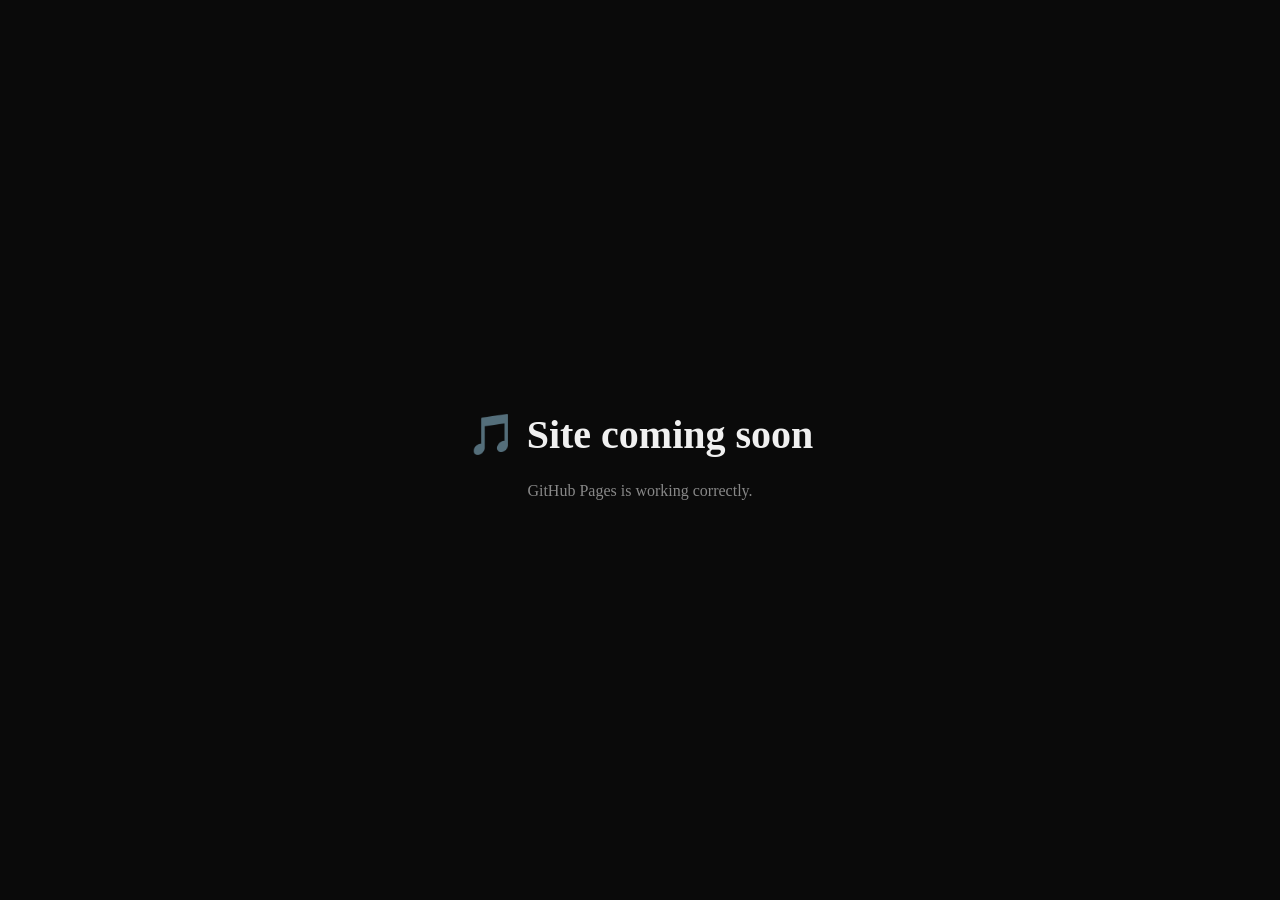
==== index.html @ 57fdb23e "Add files via upload" ====
<!DOCTYPE html>
<html lang="en">
<head>
  <meta charset="UTF-8">
  <meta name="viewport" content="width=device-width, initial-scale=1.0">
  <title>Site Test</title>
  <style>
    body {
      margin: 0;
      min-height: 100vh;
      display: flex;
      flex-direction: column;
      align-items: center;
      justify-content: center;
      background: #0a0a0a;
      color: #f0f0f0;
      font-family: Georgia, serif;
    }
    h1 { font-size: 2.5rem; margin-bottom: 0.5rem; }
    p  { color: #888; font-size: 1rem; }
  </style>
</head>
<body>
  <h1>🎵 Site coming soon</h1>
  <p>GitHub Pages is working correctly.</p>
</body>
</html>
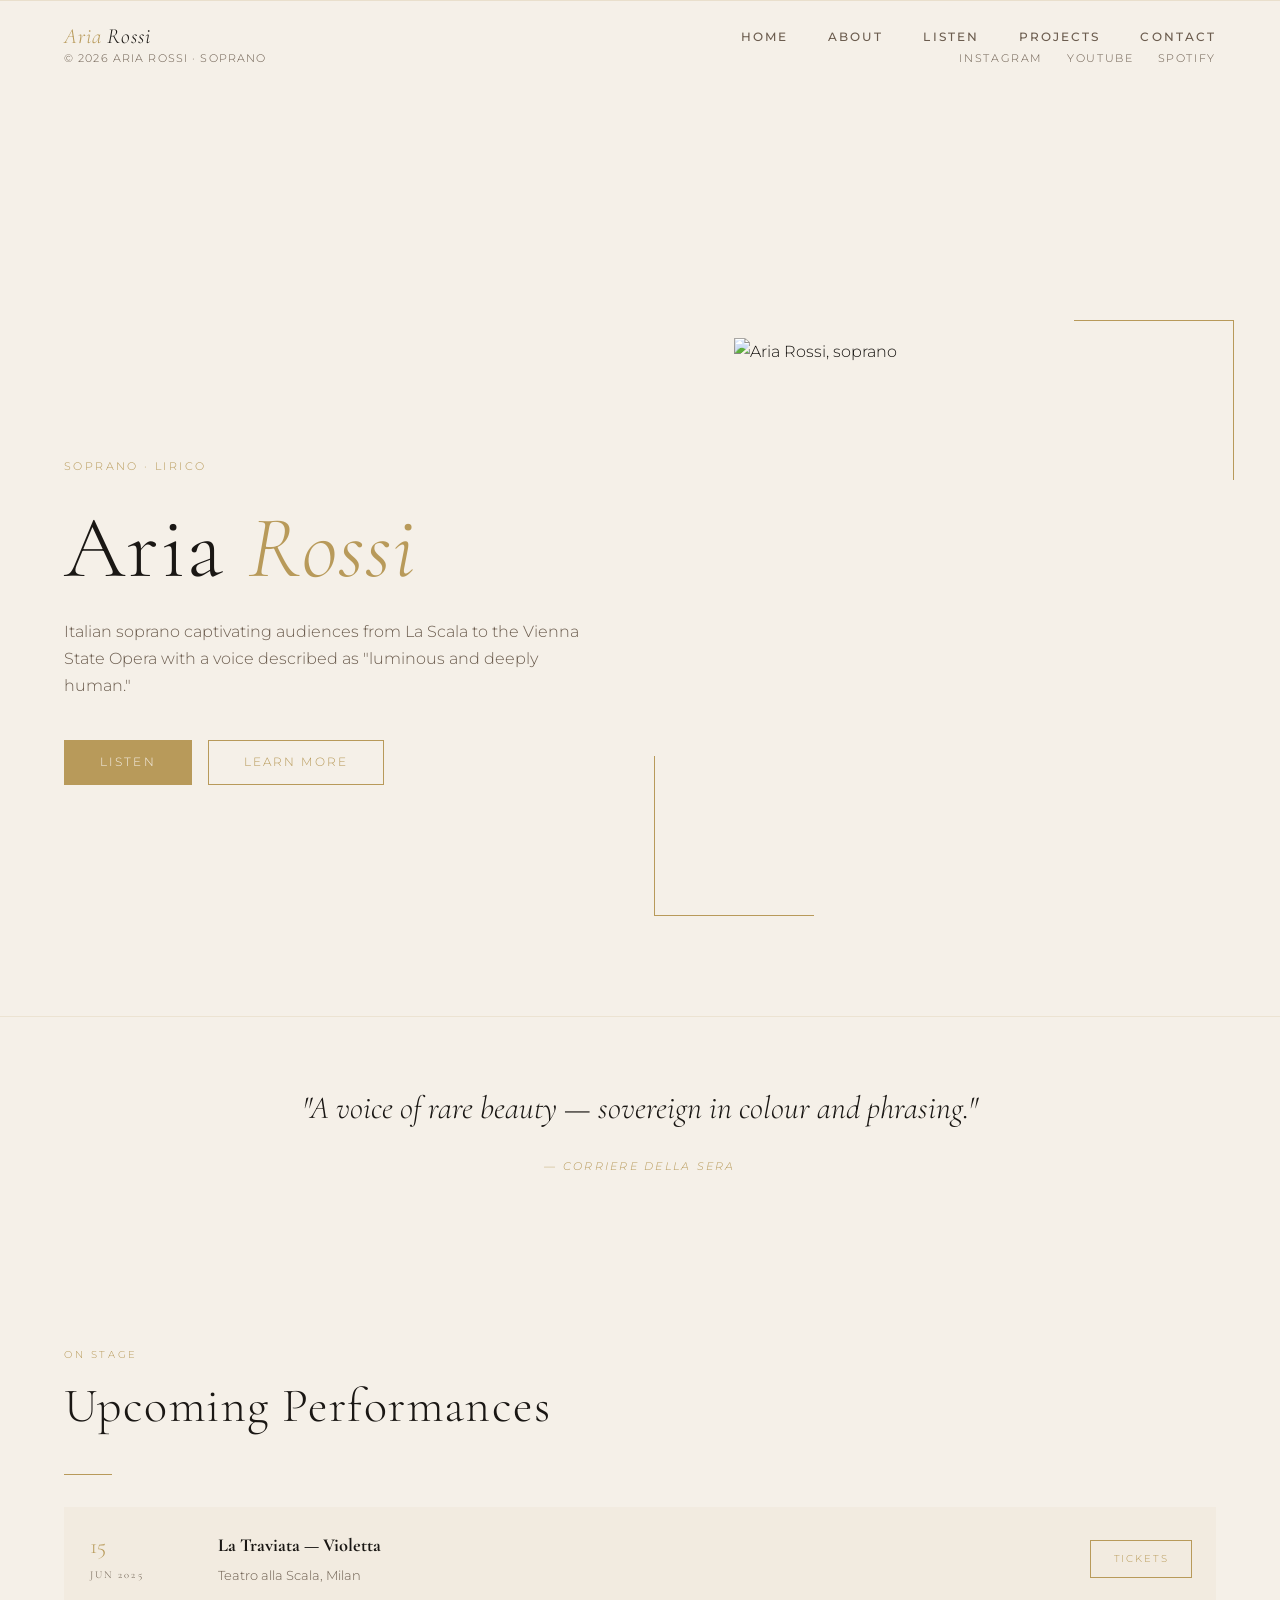
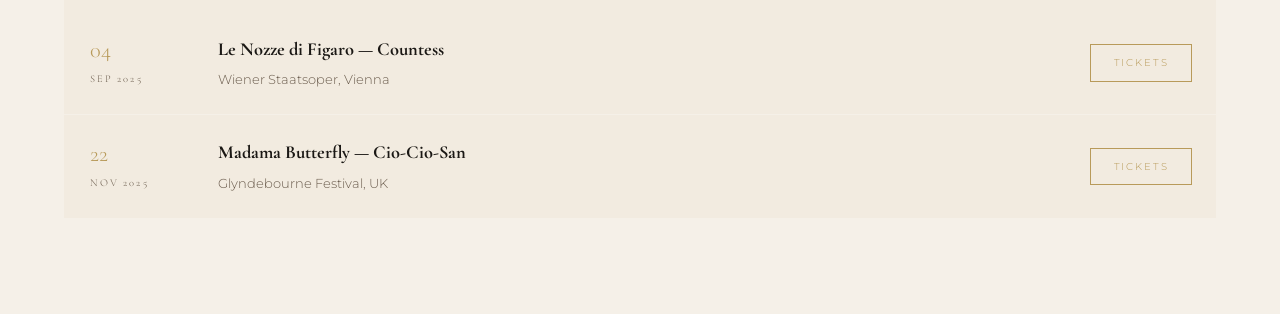
==== commit 3610bc65: "Add files via upload" ====
--- a/index.html
+++ b/index.html
@@ -1,27 +1,114 @@
 <!DOCTYPE html>
 <html lang="en">
 <head>
-  <meta charset="UTF-8">
-  <meta name="viewport" content="width=device-width, initial-scale=1.0">
-  <title>Site Test</title>
-  <style>
-    body {
-      margin: 0;
-      min-height: 100vh;
-      display: flex;
-      flex-direction: column;
-      align-items: center;
-      justify-content: center;
-      background: #0a0a0a;
-      color: #f0f0f0;
-      font-family: Georgia, serif;
-    }
-    h1 { font-size: 2.5rem; margin-bottom: 0.5rem; }
-    p  { color: #888; font-size: 1rem; }
-  </style>
+  <meta charset="UTF-8" />
+  <meta name="viewport" content="width=device-width, initial-scale=1.0" />
+  <!-- EDIT: page title & description -->
+  <title>Aria Rossi · Soprano</title>
+  <meta name="description" content="Aria Rossi — Italian soprano performing across Europe's leading opera houses." />
+  <link rel="stylesheet" href="/css/style.css" />
+  <!-- EDIT: add a favicon: place favicon.ico or favicon.svg in root -->
 </head>
 <body>
-  <h1>🎵 Site coming soon</h1>
-  <p>GitHub Pages is working correctly.</p>
+
+  <!-- layout.js injects <header> and <footer> automatically -->
+  <script src="/js/layout.js"></script>
+
+  <main class="page-content">
+
+    <section class="hero">
+      <div class="hero-text">
+        <span class="hero-eyebrow">Soprano · Lirico</span>
+        <!-- EDIT: her name and tagline -->
+        <h1>Aria <em>Rossi</em></h1>
+        <p class="hero-sub">
+          <!-- EDIT: short punchy bio line (1–2 sentences) -->
+          Italian soprano captivating audiences from La Scala to the Vienna State Opera with a voice described as "luminous and deeply human."
+        </p>
+        <div style="display:flex; gap:1rem; flex-wrap:wrap;">
+          <a href="/listen" class="btn btn-fill">Listen</a>
+          <a href="/about" class="btn">Learn More</a>
+        </div>
+      </div>
+
+      <div class="hero-image-wrap">
+        <!--
+          EDIT: Replace src with your photo.
+          Recommended size: ~840×1120 px (portrait, 3:4 ratio).
+          Place the file in /images/ and update the path below.
+        -->
+        <img
+          src="images/hero.jpg"
+          alt="Aria Rossi, soprano"
+          width="420"
+          height="560"
+          loading="eager"
+        />
+      </div>
+    </section>
+
+    <!-- ── QUOTE / PRESS PULL ── -->
+    <section style="padding: 4rem 5vw; border-top: 1px solid rgba(184,154,90,.15); text-align:center;">
+      <blockquote style="font-family:'Cormorant Garamond',serif; font-size:clamp(1.3rem,3vw,2rem); font-style:italic; color:var(--ink); max-width:720px; margin:0 auto 1rem;">
+        <!-- EDIT: a real press quote -->
+        "A voice of rare beauty — sovereign in colour and phrasing."
+      </blockquote>
+      <cite style="font-size:.7rem; letter-spacing:.2em; text-transform:uppercase; color:var(--gold);">
+        <!-- EDIT: source of the quote -->
+        — Corriere della Sera
+      </cite>
+    </section>
+
+    <!-- ── UPCOMING / HIGHLIGHTS ── -->
+    <section>
+      <span class="section-label">On Stage</span>
+      <h2 class="section-title">Upcoming Performances</h2>
+      <div class="divider"></div>
+
+      <!--
+        EDIT: Add / remove <article> blocks as needed.
+        Copy one block and fill in date, venue, role, city.
+      -->
+      <div style="display:flex; flex-direction:column; gap:.5px;">
+
+        <article style="display:grid; grid-template-columns:6rem 1fr auto; gap:1.5rem 2rem; align-items:center; padding:1.4rem 1.5rem; background:rgba(184,154,90,.05); border-left:2px solid transparent; transition:border-color .2s;" onmouseenter="this.style.borderColor='var(--gold)'" onmouseleave="this.style.borderColor='transparent'">
+          <div style="font-family:'Cormorant Garamond',serif; font-size:1.4rem; color:var(--gold); line-height:1.1;">
+            15<br><span style="font-size:.65rem; letter-spacing:.2em; text-transform:uppercase; color:var(--warm-mid);">Jun 2025</span>
+          </div>
+          <div>
+            <strong style="font-family:'Cormorant Garamond',serif; font-size:1.15rem; display:block;">La Traviata — Violetta</strong>
+            <span style="font-size:.8rem; color:var(--warm-mid);">Teatro alla Scala, Milan</span>
+          </div>
+          <a href="#" class="btn" style="white-space:nowrap; font-size:.65rem; padding:.55rem 1.4rem;">Tickets</a>
+        </article>
+
+        <article style="display:grid; grid-template-columns:6rem 1fr auto; gap:1.5rem 2rem; align-items:center; padding:1.4rem 1.5rem; background:rgba(184,154,90,.05); border-left:2px solid transparent; transition:border-color .2s;" onmouseenter="this.style.borderColor='var(--gold)'" onmouseleave="this.style.borderColor='transparent'">
+          <div style="font-family:'Cormorant Garamond',serif; font-size:1.4rem; color:var(--gold); line-height:1.1;">
+            04<br><span style="font-size:.65rem; letter-spacing:.2em; text-transform:uppercase; color:var(--warm-mid);">Sep 2025</span>
+          </div>
+          <div>
+            <strong style="font-family:'Cormorant Garamond',serif; font-size:1.15rem; display:block;">Le Nozze di Figaro — Countess</strong>
+            <span style="font-size:.8rem; color:var(--warm-mid);">Wiener Staatsoper, Vienna</span>
+          </div>
+          <a href="#" class="btn" style="white-space:nowrap; font-size:.65rem; padding:.55rem 1.4rem;">Tickets</a>
+        </article>
+
+        <article style="display:grid; grid-template-columns:6rem 1fr auto; gap:1.5rem 2rem; align-items:center; padding:1.4rem 1.5rem; background:rgba(184,154,90,.05); border-left:2px solid transparent; transition:border-color .2s;" onmouseenter="this.style.borderColor='var(--gold)'" onmouseleave="this.style.borderColor='transparent'">
+          <div style="font-family:'Cormorant Garamond',serif; font-size:1.4rem; color:var(--gold); line-height:1.1;">
+            22<br><span style="font-size:.65rem; letter-spacing:.2em; text-transform:uppercase; color:var(--warm-mid);">Nov 2025</span>
+          </div>
+          <div>
+            <strong style="font-family:'Cormorant Garamond',serif; font-size:1.15rem; display:block;">Madama Butterfly — Cio-Cio-San</strong>
+            <span style="font-size:.8rem; color:var(--warm-mid);">Glyndebourne Festival, UK</span>
+          </div>
+          <a href="#" class="btn" style="white-space:nowrap; font-size:.65rem; padding:.55rem 1.4rem;">Tickets</a>
+        </article>
+
+      </div>
+    </section>
+
+  </main>
+
+  <script src="/js/main.js"></script>
 </body>
 </html>
--- a/css/style.css
+++ b/css/style.css
@@ -0,0 +1,442 @@
+/* ============================================
+   OPERA SINGER SITE — GLOBAL STYLES
+   ============================================ */
+
+@import url('https://fonts.googleapis.com/css2?family=Cormorant+Garamond:ital,wght@0,300;0,400;0,600;1,300;1,400&family=Montserrat:wght@300;400;500&display=swap');
+
+:root {
+  --cream:    #f5f0e8;
+  --ink:      #1a1714;
+  --gold:     #b89a5a;
+  --gold-lt:  #d4b87a;
+  --warm-mid: #6b5c4e;
+  --nav-h:    72px;
+}
+
+*, *::before, *::after { box-sizing: border-box; margin: 0; padding: 0; }
+
+html { scroll-behavior: smooth; font-size: 16px; }
+
+body {
+  background: var(--cream);
+  color: var(--ink);
+  font-family: 'Montserrat', sans-serif;
+  font-weight: 300;
+  line-height: 1.7;
+  min-height: 100vh;
+}
+
+/* ── TYPOGRAPHY ─────────────────────────────── */
+h1, h2, h3, h4 {
+  font-family: 'Cormorant Garamond', serif;
+  font-weight: 300;
+  line-height: 1.15;
+}
+
+h1 { font-size: clamp(2.8rem, 7vw, 5.5rem); letter-spacing: .02em; }
+h2 { font-size: clamp(2rem, 4vw, 3rem); letter-spacing: .03em; }
+h3 { font-size: 1.5rem; }
+
+p { max-width: 65ch; }
+
+a { color: inherit; text-decoration: none; }
+
+/* ── NAVBAR ──────────────────────────────────── */
+#navbar {
+  position: fixed;
+  top: 0; left: 0; right: 0;
+  height: var(--nav-h);
+  display: flex;
+  align-items: center;
+  justify-content: space-between;
+  padding: 0 5vw;
+  z-index: 100;
+  transition: background .35s, box-shadow .35s;
+}
+
+#navbar.scrolled {
+  background: rgba(245, 240, 232, 0.96);
+  backdrop-filter: blur(8px);
+  box-shadow: 0 1px 0 rgba(184,154,90,.25);
+}
+
+.nav-logo {
+  font-family: 'Cormorant Garamond', serif;
+  font-size: 1.35rem;
+  font-style: italic;
+  color: var(--ink);
+  letter-spacing: .04em;
+}
+
+.nav-logo span { color: var(--gold); }
+
+nav ul {
+  display: flex;
+  gap: 2.5rem;
+  list-style: none;
+}
+
+nav ul li a {
+  font-size: .72rem;
+  font-weight: 500;
+  letter-spacing: .18em;
+  text-transform: uppercase;
+  color: var(--warm-mid);
+  padding-bottom: 3px;
+  border-bottom: 1px solid transparent;
+  transition: color .2s, border-color .2s;
+}
+
+nav ul li a:hover,
+nav ul li a.active {
+  color: var(--gold);
+  border-color: var(--gold);
+}
+
+/* ── HAMBURGER (mobile) ─────────────────────── */
+.hamburger {
+  display: none;
+  flex-direction: column;
+  gap: 5px;
+  cursor: pointer;
+  background: none;
+  border: none;
+  padding: 4px;
+}
+
+.hamburger span {
+  display: block;
+  width: 24px;
+  height: 1px;
+  background: var(--ink);
+  transition: transform .3s, opacity .3s;
+}
+
+.hamburger.open span:nth-child(1) { transform: translateY(6px) rotate(45deg); }
+.hamburger.open span:nth-child(2) { opacity: 0; }
+.hamburger.open span:nth-child(3) { transform: translateY(-6px) rotate(-45deg); }
+
+/* ── PAGE WRAPPER ────────────────────────────── */
+.page-content {
+  padding-top: var(--nav-h);
+  opacity: 0;
+  transform: translateY(18px);
+  animation: fadeUp .7s ease forwards .1s;
+}
+
+@keyframes fadeUp {
+  to { opacity: 1; transform: translateY(0); }
+}
+
+/* ── HERO (home) ─────────────────────────────── */
+.hero {
+  min-height: calc(100vh - var(--nav-h));
+  display: grid;
+  grid-template-columns: 1fr 1fr;
+  align-items: center;
+  gap: 4rem;
+  padding: 6rem 5vw 4rem;
+}
+
+.hero-text { max-width: 560px; }
+
+.hero-eyebrow {
+  display: inline-block;
+  font-size: .68rem;
+  letter-spacing: .22em;
+  text-transform: uppercase;
+  color: var(--gold);
+  margin-bottom: 1.4rem;
+}
+
+.hero h1 { color: var(--ink); margin-bottom: 1.2rem; }
+.hero h1 em { font-style: italic; color: var(--gold); }
+
+.hero-sub {
+  font-size: 1rem;
+  color: var(--warm-mid);
+  margin-bottom: 2.5rem;
+}
+
+.btn {
+  display: inline-block;
+  padding: .75rem 2.2rem;
+  border: 1px solid var(--gold);
+  color: var(--gold);
+  font-size: .72rem;
+  letter-spacing: .18em;
+  text-transform: uppercase;
+  transition: background .25s, color .25s;
+}
+
+.btn:hover { background: var(--gold); color: var(--cream); }
+.btn-fill { background: var(--gold); color: var(--cream); }
+.btn-fill:hover { background: var(--gold-lt); border-color: var(--gold-lt); }
+
+.hero-image-wrap {
+  position: relative;
+  display: flex;
+  justify-content: center;
+}
+
+.hero-image-wrap img {
+  width: 100%;
+  max-width: 420px;
+  aspect-ratio: 3/4;
+  object-fit: cover;
+  display: block;
+  filter: sepia(.08) contrast(1.04);
+}
+
+.hero-image-wrap::before {
+  content: '';
+  position: absolute;
+  inset: -18px -18px auto auto;
+  width: 160px; height: 160px;
+  border-top: 1px solid var(--gold);
+  border-right: 1px solid var(--gold);
+  z-index: -1;
+}
+
+.hero-image-wrap::after {
+  content: '';
+  position: absolute;
+  inset: auto auto -18px -18px;
+  width: 160px; height: 160px;
+  border-bottom: 1px solid var(--gold);
+  border-left: 1px solid var(--gold);
+  z-index: -1;
+}
+
+/* ── SECTION BASE ────────────────────────────── */
+section {
+  padding: 6rem 5vw;
+}
+
+.section-label {
+  display: inline-block;
+  font-size: .65rem;
+  letter-spacing: .25em;
+  text-transform: uppercase;
+  color: var(--gold);
+  margin-bottom: 1rem;
+}
+
+.section-title { margin-bottom: 2.5rem; }
+
+/* ── DIVIDER ─────────────────────────────────── */
+.divider {
+  width: 48px;
+  height: 1px;
+  background: var(--gold);
+  margin: 1.5rem 0 2rem;
+}
+
+/* ── ABOUT PAGE ──────────────────────────────── */
+.about-grid {
+  display: grid;
+  grid-template-columns: 1fr 1.4fr;
+  gap: 6rem;
+  align-items: start;
+}
+
+.about-photo {
+  position: sticky;
+  top: calc(var(--nav-h) + 2rem);
+}
+
+.about-photo img {
+  width: 100%;
+  aspect-ratio: 2/3;
+  object-fit: cover;
+  filter: sepia(.08);
+}
+
+.about-photo figcaption {
+  font-size: .65rem;
+  letter-spacing: .15em;
+  text-transform: uppercase;
+  color: var(--warm-mid);
+  margin-top: .8rem;
+}
+
+.about-body p { color: var(--warm-mid); margin-bottom: 1.5rem; }
+
+.facts-list {
+  list-style: none;
+  margin-top: 2rem;
+  display: grid;
+  grid-template-columns: 1fr 1fr;
+  gap: 1.5rem 3rem;
+}
+
+.facts-list li { border-top: 1px solid var(--gold); padding-top: .75rem; }
+.facts-list li strong {
+  display: block;
+  font-family: 'Cormorant Garamond', serif;
+  font-size: 1.4rem;
+  color: var(--ink);
+}
+.facts-list li span { font-size: .72rem; letter-spacing: .12em; text-transform: uppercase; color: var(--warm-mid); }
+
+/* ── LISTEN PAGE ─────────────────────────────── */
+.listen-intro { max-width: 55ch; color: var(--warm-mid); margin-bottom: 3.5rem; }
+
+.tracks-list { list-style: none; display: flex; flex-direction: column; gap: 1px; }
+
+.track-item {
+  display: grid;
+  grid-template-columns: 2rem 1fr auto;
+  align-items: center;
+  gap: 1.5rem;
+  padding: 1.4rem 1.5rem;
+  background: rgba(184,154,90,.05);
+  border-left: 2px solid transparent;
+  transition: border-color .2s, background .2s;
+  cursor: default;
+}
+
+.track-item:hover { border-color: var(--gold); background: rgba(184,154,90,.1); }
+
+.track-num { font-size: .72rem; letter-spacing: .1em; color: var(--warm-mid); }
+
+.track-info strong { display: block; font-family: 'Cormorant Garamond', serif; font-size: 1.15rem; }
+.track-info span { font-size: .72rem; letter-spacing: .1em; text-transform: uppercase; color: var(--warm-mid); }
+
+.track-link {
+  font-size: .68rem;
+  letter-spacing: .15em;
+  text-transform: uppercase;
+  color: var(--gold);
+  border-bottom: 1px solid transparent;
+  transition: border-color .2s;
+}
+
+.track-link:hover { border-color: var(--gold); }
+
+/* ── PROJECTS PAGE ───────────────────────────── */
+.projects-grid {
+  display: grid;
+  grid-template-columns: repeat(auto-fill, minmax(300px, 1fr));
+  gap: 3rem 2rem;
+  margin-top: 1rem;
+}
+
+.project-card { display: flex; flex-direction: column; }
+
+.project-card img {
+  width: 100%;
+  aspect-ratio: 4/3;
+  object-fit: cover;
+  filter: sepia(.08) contrast(1.02);
+  transition: filter .3s;
+}
+
+.project-card:hover img { filter: sepia(.0) contrast(1.06); }
+
+.project-card-body { padding: 1.4rem 0 0; flex: 1; }
+.project-card-body .tag {
+  font-size: .62rem;
+  letter-spacing: .2em;
+  text-transform: uppercase;
+  color: var(--gold);
+  display: block;
+  margin-bottom: .5rem;
+}
+.project-card-body h3 { font-size: 1.35rem; margin-bottom: .6rem; }
+.project-card-body p { font-size: .88rem; color: var(--warm-mid); }
+
+/* ── CONTACT PAGE ────────────────────────────── */
+.contact-wrapper {
+  display: grid;
+  grid-template-columns: 1fr 1.2fr;
+  gap: 6rem;
+  align-items: start;
+}
+
+.contact-info p { color: var(--warm-mid); margin-bottom: 2rem; max-width: 38ch; }
+
+.contact-detail {
+  list-style: none;
+  display: flex;
+  flex-direction: column;
+  gap: 1.2rem;
+}
+
+.contact-detail li { display: flex; flex-direction: column; gap: .15rem; }
+.contact-detail li .label { font-size: .62rem; letter-spacing: .2em; text-transform: uppercase; color: var(--gold); }
+.contact-detail li a, .contact-detail li span { font-size: .9rem; color: var(--ink); }
+.contact-detail li a:hover { color: var(--gold); }
+
+.contact-form { display: flex; flex-direction: column; gap: 1.4rem; }
+
+.form-group { display: flex; flex-direction: column; gap: .4rem; }
+.form-group label { font-size: .65rem; letter-spacing: .2em; text-transform: uppercase; color: var(--warm-mid); }
+.form-group input,
+.form-group textarea {
+  background: transparent;
+  border: none;
+  border-bottom: 1px solid rgba(184,154,90,.4);
+  padding: .6rem 0;
+  font-family: 'Montserrat', sans-serif;
+  font-size: .9rem;
+  color: var(--ink);
+  outline: none;
+  transition: border-color .2s;
+  resize: none;
+}
+.form-group input:focus,
+.form-group textarea:focus { border-color: var(--gold); }
+.form-group textarea { min-height: 120px; }
+
+/* ── FOOTER ──────────────────────────────────── */
+footer {
+  padding: 3rem 5vw;
+  border-top: 1px solid rgba(184,154,90,.2);
+  display: flex;
+  align-items: center;
+  justify-content: space-between;
+  gap: 1rem;
+  flex-wrap: wrap;
+}
+
+footer p { font-size: .7rem; letter-spacing: .1em; text-transform: uppercase; color: var(--warm-mid); }
+
+.social-links { display: flex; gap: 1.5rem; }
+.social-links a {
+  font-size: .68rem;
+  letter-spacing: .15em;
+  text-transform: uppercase;
+  color: var(--warm-mid);
+  transition: color .2s;
+}
+.social-links a:hover { color: var(--gold); }
+
+/* ── MOBILE ──────────────────────────────────── */
+@media (max-width: 768px) {
+  .hamburger { display: flex; }
+
+  nav ul {
+    position: fixed;
+    top: var(--nav-h); left: 0; right: 0;
+    background: var(--cream);
+    flex-direction: column;
+    align-items: center;
+    gap: 2rem;
+    padding: 2.5rem 0;
+    transform: translateY(-110%);
+    transition: transform .35s ease;
+    box-shadow: 0 8px 24px rgba(0,0,0,.06);
+  }
+
+  nav ul.open { transform: translateY(0); }
+
+  .hero { grid-template-columns: 1fr; text-align: center; }
+  .hero-text { max-width: 100%; }
+  .hero-image-wrap { order: -1; }
+  .hero-image-wrap img { max-width: 280px; }
+
+  .about-grid, .contact-wrapper { grid-template-columns: 1fr; gap: 3rem; }
+  .about-photo { position: static; }
+  .facts-list { grid-template-columns: 1fr; }
+}
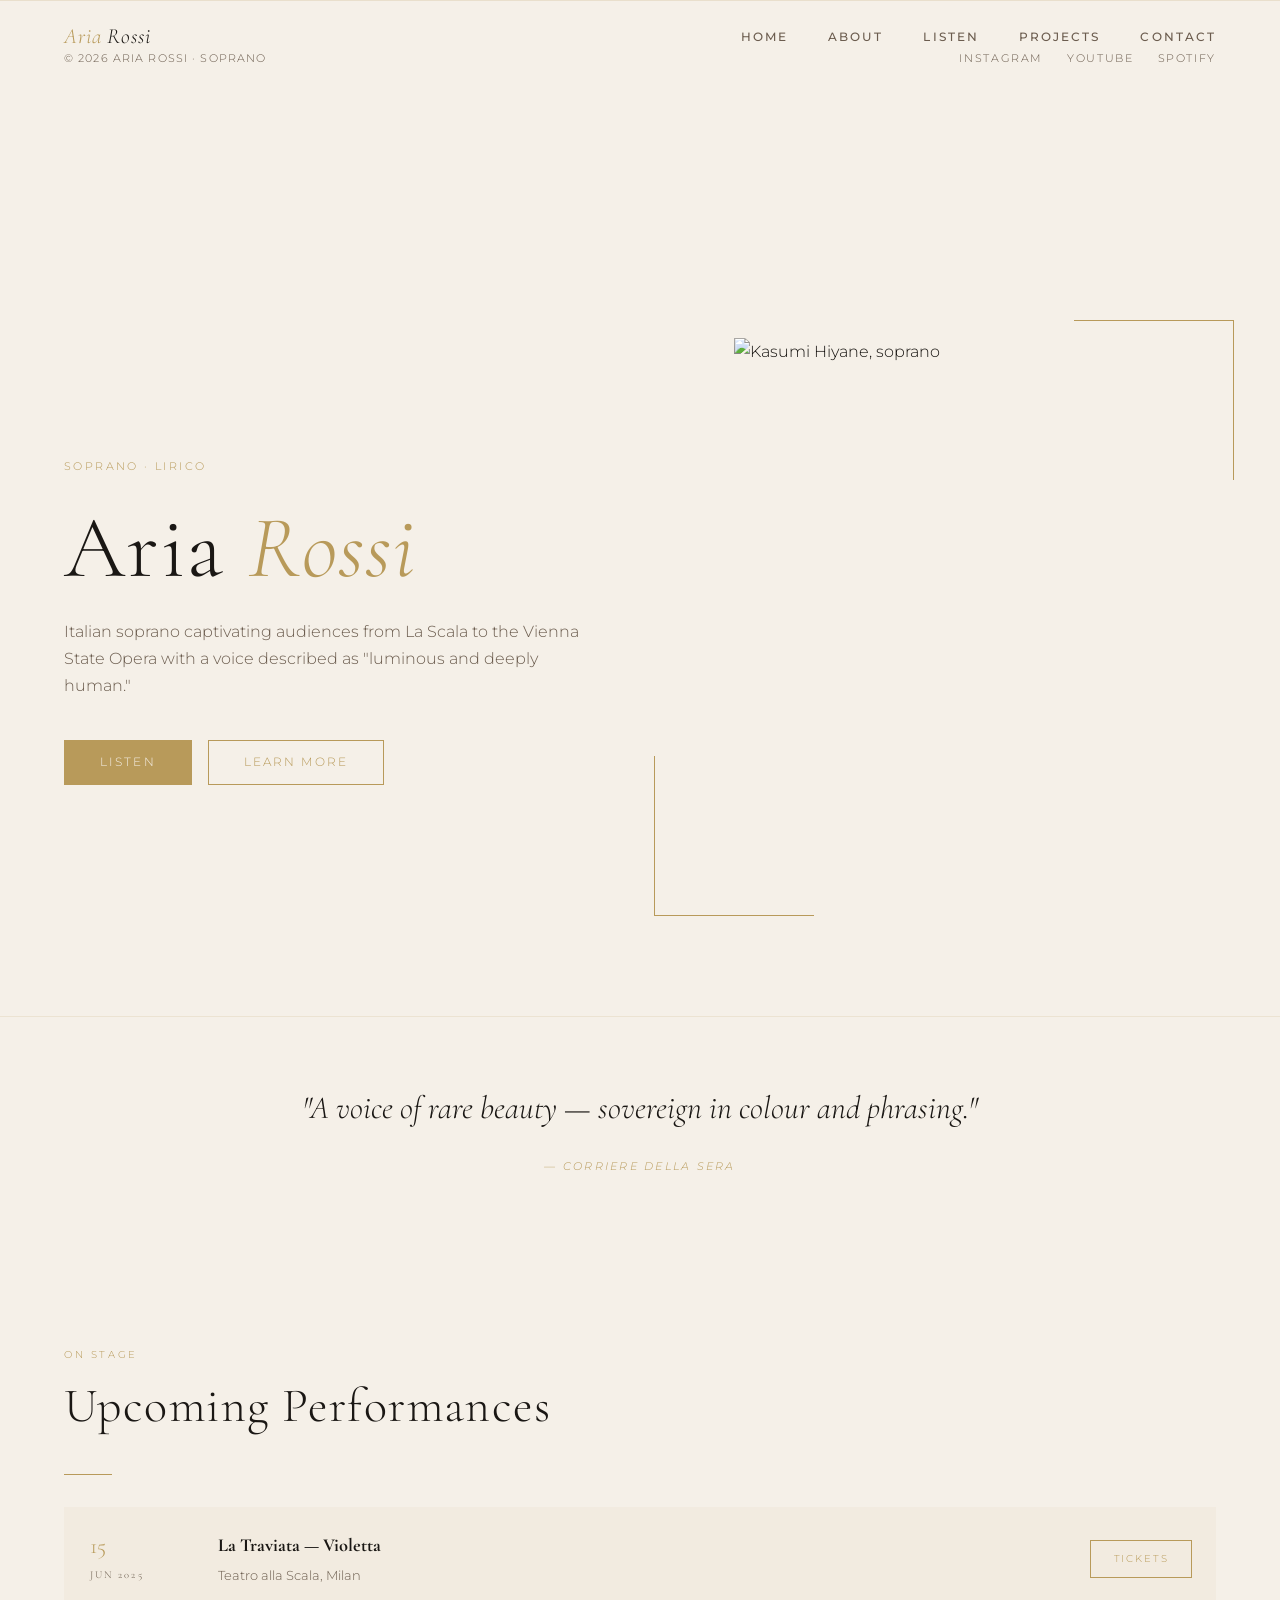
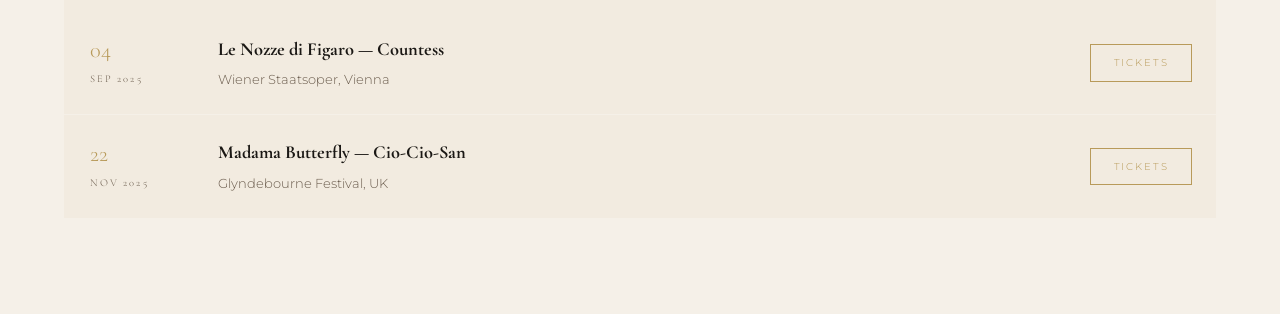
==== commit 85660653: "Update index.html" ====
--- a/index.html
+++ b/index.html
@@ -4,7 +4,7 @@
   <meta charset="UTF-8" />
   <meta name="viewport" content="width=device-width, initial-scale=1.0" />
   <!-- EDIT: page title & description -->
-  <title>Aria Rossi · Soprano</title>
+  <title>Kasumi Hiyane · Soprano</title>
   <meta name="description" content="Aria Rossi — Italian soprano performing across Europe's leading opera houses." />
   <link rel="stylesheet" href="/css/style.css" />
   <!-- EDIT: add a favicon: place favicon.ico or favicon.svg in root -->
@@ -38,8 +38,8 @@
           Place the file in /images/ and update the path below.
         -->
         <img
-          src="images/hero.jpg"
-          alt="Aria Rossi, soprano"
+          src="images/kasumi1.jpg"
+          alt="Kasumi Hiyane, soprano"
           width="420"
           height="560"
           loading="eager"
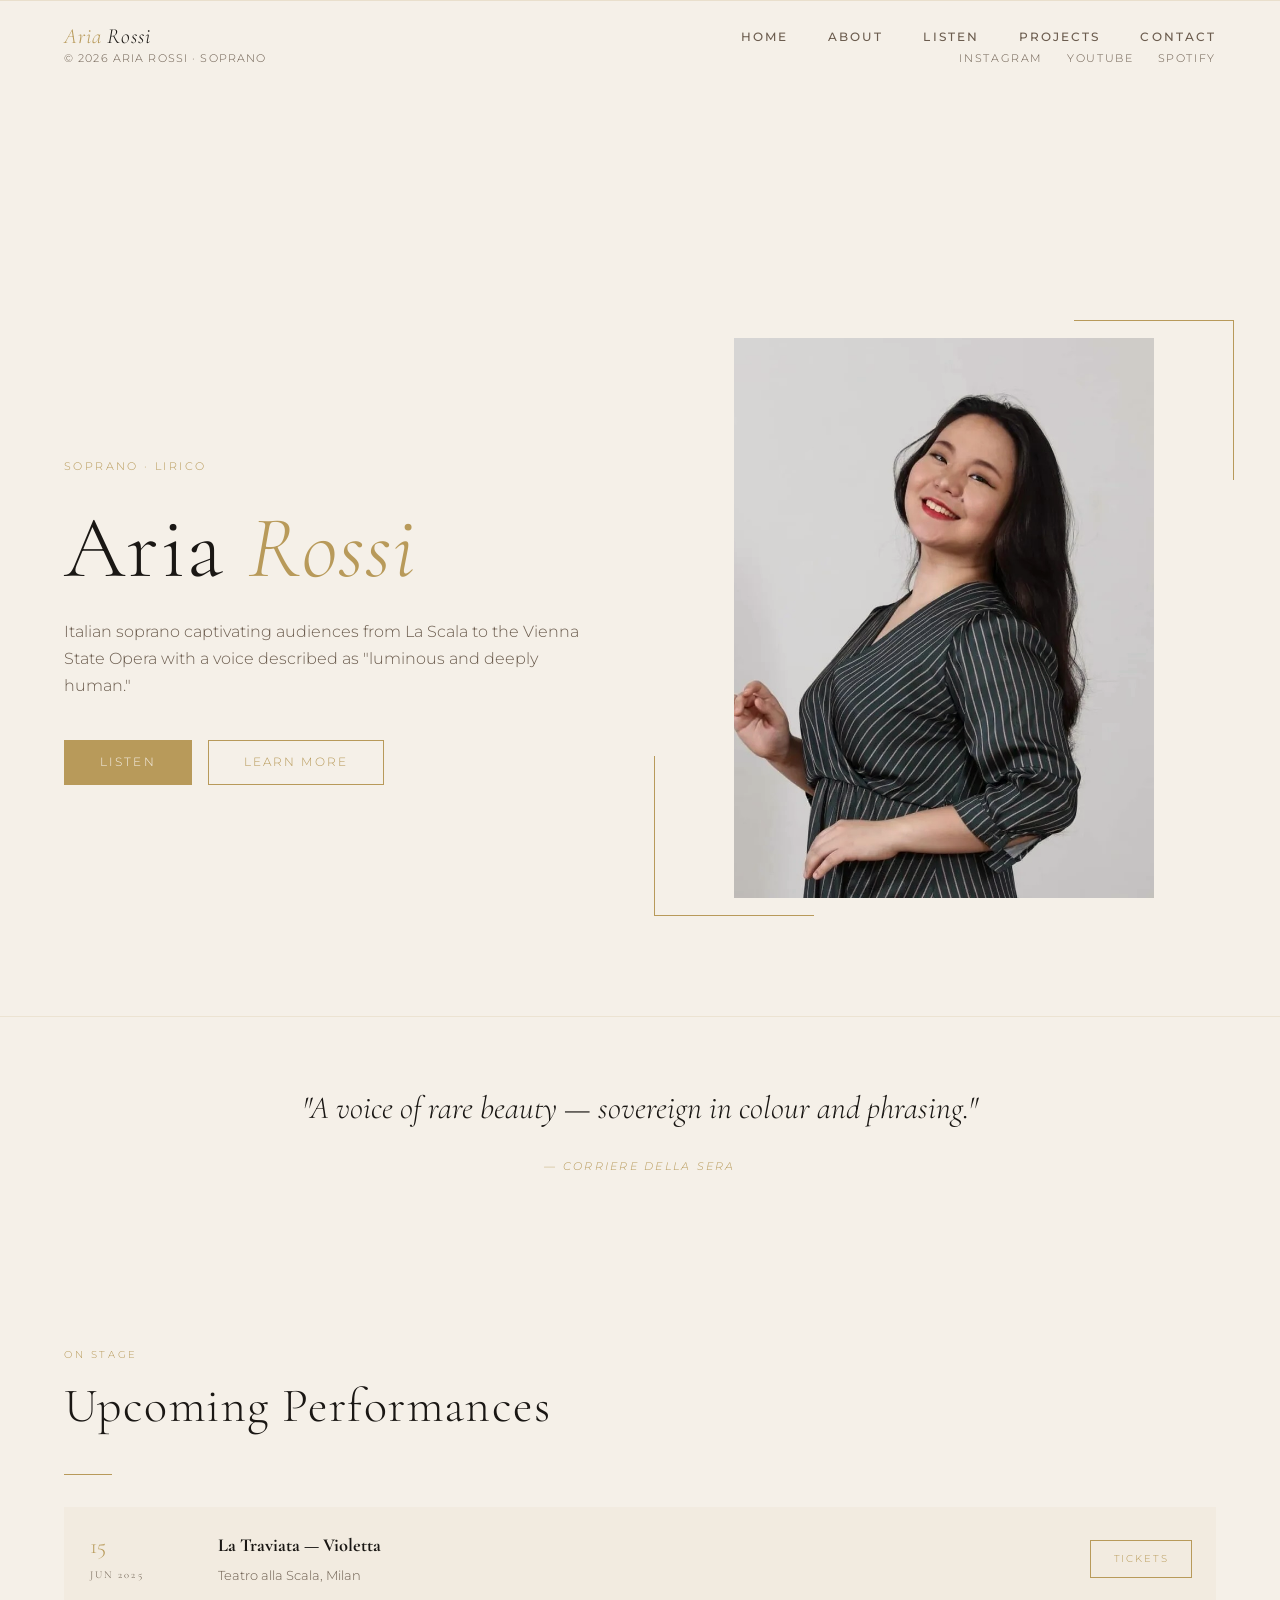
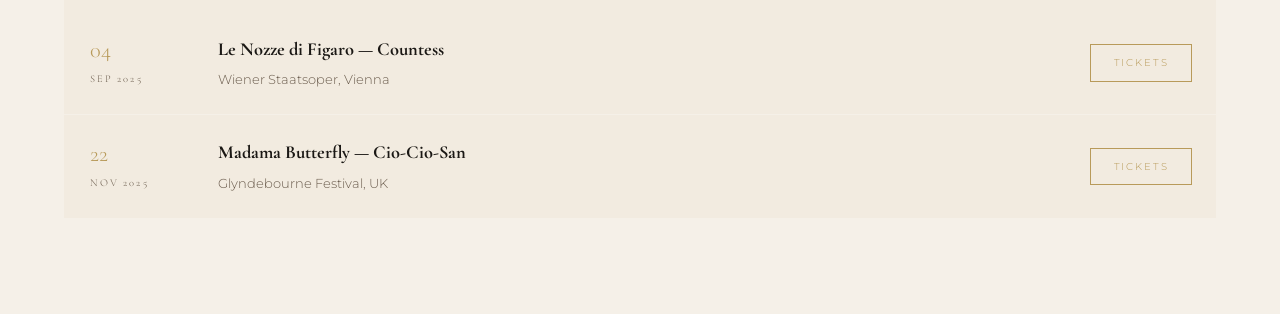
==== commit 3cb24de2: "Update meta description for Kasumi Hiyane" ====
--- a/index.html
+++ b/index.html
@@ -5,7 +5,7 @@
   <meta name="viewport" content="width=device-width, initial-scale=1.0" />
   <!-- EDIT: page title & description -->
   <title>Kasumi Hiyane · Soprano</title>
-  <meta name="description" content="Aria Rossi — Italian soprano performing across Europe's leading opera houses." />
+  <meta name="description" content="Kasumi Hiyane — Japanese soprano performing across Europe's leading opera houses." />
   <link rel="stylesheet" href="/css/style.css" />
   <!-- EDIT: add a favicon: place favicon.ico or favicon.svg in root -->
 </head>
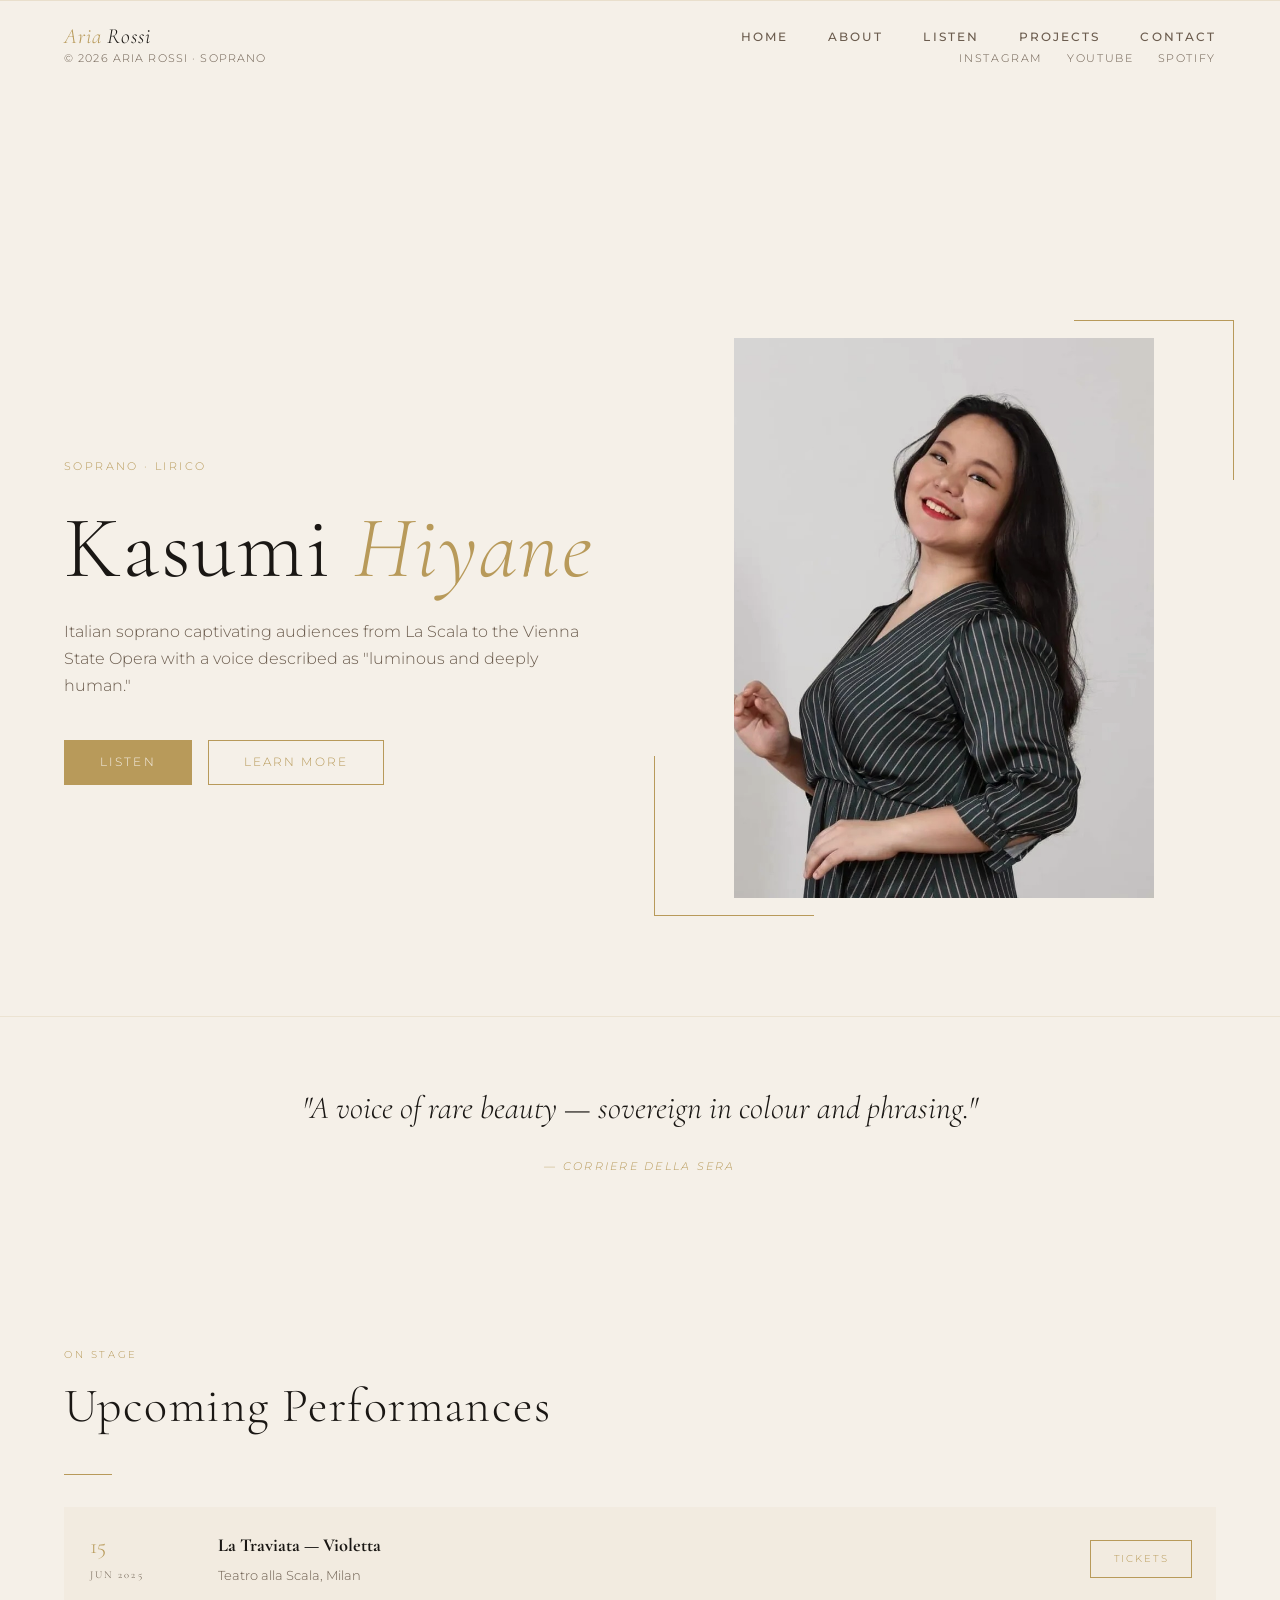
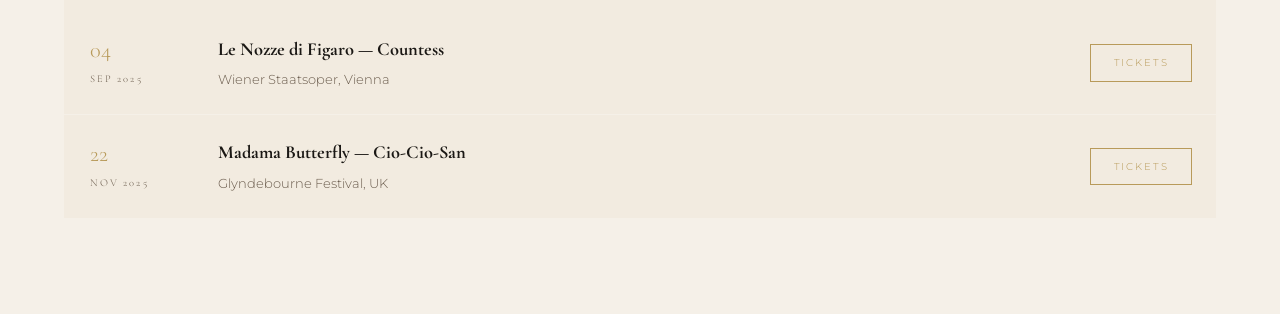
==== commit ba70aa9d: "Update index.html" ====
--- a/index.html
+++ b/index.html
@@ -20,7 +20,7 @@
       <div class="hero-text">
         <span class="hero-eyebrow">Soprano · Lirico</span>
         <!-- EDIT: her name and tagline -->
-        <h1>Aria <em>Rossi</em></h1>
+        <h1>Kasumi <em>Hiyane</em></h1>
         <p class="hero-sub">
           <!-- EDIT: short punchy bio line (1–2 sentences) -->
           Italian soprano captivating audiences from La Scala to the Vienna State Opera with a voice described as "luminous and deeply human."
